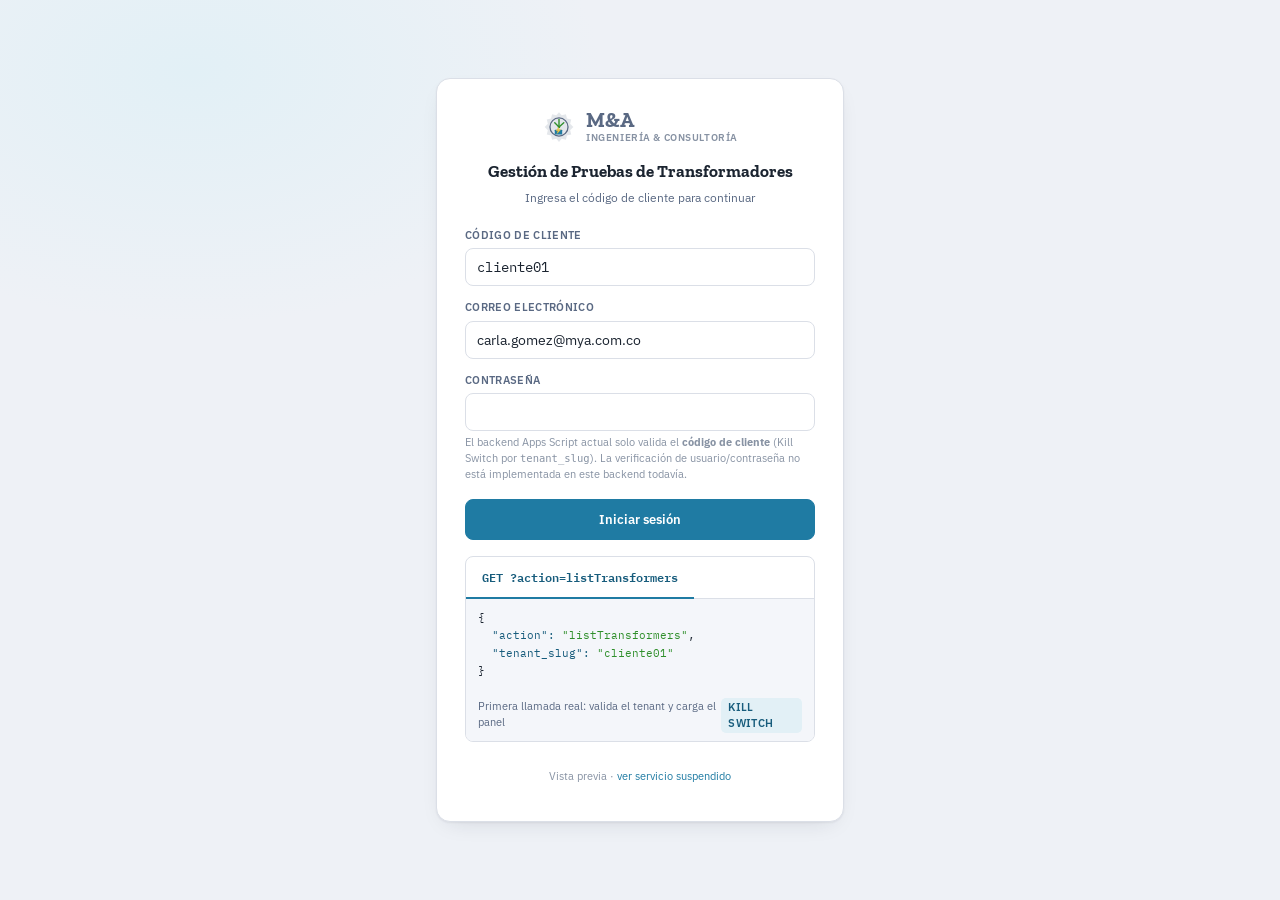
==== frontend/index.html @ 316d71f3 "Decouple architecture: Apps Script REST API + static frontend for GitHub Pages - Move Código.gs into" ====
<!doctype html>
<html lang="es">
<head>
<meta charset="utf-8">
<meta name="viewport" content="width=device-width, initial-scale=1">
<title>M&amp;A Gestión de Pruebas</title>
<link rel="stylesheet" href="https://fonts.googleapis.com/css2?family=Zilla+Slab:wght@500;600;700&family=IBM+Plex+Sans:wght@400;500;600;700&family=IBM+Plex+Mono:wght@400;500;600&display=swap">
<link rel="stylesheet" href="styles.css">
</head>
<body>

<div class="fullscreen-shell" id="screen-login">
  <div class="auth-card">
    <div class="brand" style="justify-content:center;">
      <svg class="brand-mark" width="34" height="34" viewBox="0 0 64 64" fill="none" xmlns="http://www.w3.org/2000/svg" aria-hidden="true">
        <path d="M32 4 L37 10 L45 8 L47 16 L55 18 L53 26 L59 32 L53 38 L55 46 L47 48 L45 56 L37 54 L32 60 L27 54 L19 56 L17 48 L9 46 L11 38 L5 32 L11 26 L9 18 L17 16 L19 8 L27 10 Z" fill="#5a6983" opacity="0.16"/>
        <circle cx="32" cy="32" r="17" fill="none" stroke="#5a6983" stroke-width="2.4"/>
        <line x1="32" y1="32" x2="32" y2="18" stroke="#2f8f2b" stroke-width="2.6" stroke-linecap="round"/>
        <line x1="32" y1="32" x2="41" y2="24" stroke="#2f8f2b" stroke-width="2.6" stroke-linecap="round"/>
        <line x1="32" y1="32" x2="24" y2="24" stroke="#2f8f2b" stroke-width="2.6" stroke-linecap="round"/>
        <circle cx="32" cy="32" r="2.4" fill="#2f8f2b"/>
        <rect x="24" y="37" width="14" height="9" rx="1" fill="#1f7ba3"/>
        <path d="M31 33 L27 39 L30.5 39 L28.5 44 L35 37 L31.3 37 Z" fill="#f0c23e" stroke="#f0c23e"/>
      </svg>
      <div>
        <div class="brand-word" style="font-size:21px;">M&amp;A</div>
        <div class="brand-sub">Ingeniería&nbsp;&amp;&nbsp;Consultoría</div>
      </div>
    </div>
    <h1 style="font-size:17px; text-align:center; margin-top:14px;">Gestión de Pruebas de Transformadores</h1>
    <p style="text-align:center; color:var(--text-muted); font-size:12px; margin:4px 0 0;">Ingresa el código de cliente para continuar</p>

    <form class="auth-form" id="loginForm">
      <div class="field">
        <label>Código de cliente</label>
        <input class="mono" id="loginSlug" value="cliente01" placeholder="cliente01" required>
      </div>
      <div class="field">
        <label>Correo electrónico</label>
        <input type="email" id="loginEmail" value="carla.gomez@mya.com.co">
      </div>
      <div class="field">
        <label>Contraseña</label>
        <input type="password" id="loginPassword" value="">
        <div class="field-note">El backend Apps Script actual solo valida el <strong>código de cliente</strong> (Kill Switch por <code>tenant_slug</code>). La verificación de usuario/contraseña no está implementada en este backend todavía.</div>
      </div>
      <button class="btn primary" type="submit" id="loginSubmitBtn" style="width:100%; padding:11px; margin-top:4px;">Iniciar sesión</button>
      <div class="status-line error" id="loginError" hidden></div>
    </form>

    <div class="panel" style="margin-top:16px; border-radius:8px;">
      <div class="json-tabs"><button class="json-tab active" type="button" disabled>GET ?action=listTransformers</button></div>
      <pre class="json-preview" id="jsonLogin" style="max-height:160px; font-size:11px; padding:10px 12px;"></pre>
      <div class="source-strip" style="display:flex; justify-content:space-between; padding:8px 12px; font-size:11px; color:var(--text-muted); background:var(--surface-alt);">
        <span>Primera llamada real: valida el tenant y carga el panel</span>
        <span class="tag">Kill Switch</span>
      </div>
    </div>

    <p class="auth-foot">
      <span class="dev-links">Vista previa &middot; <a onclick="showView('suspended')">ver servicio suspendido</a></span>
    </p>
  </div>
</div>

<div class="fullscreen-shell" id="screen-suspended" hidden>
  <div class="auth-card suspended-card">
    <div class="suspended-icon">
      <svg width="24" height="24" viewBox="0 0 24 24" fill="none"><rect x="5" y="10.5" width="14" height="10" rx="2" stroke="currentColor" stroke-width="1.8"/><path d="M8 10.5V7.5a4 4 0 0 1 8 0v3" stroke="currentColor" stroke-width="1.8"/><circle cx="12" cy="15" r="1.4" fill="currentColor"/></svg>
    </div>
    <h1>Servicio suspendido</h1>
    <p>La cuenta de <strong>M&amp;A Ingeniería y Consultoría SAS</strong> está temporalmente suspendida por falta de pago.</p>
    <div class="suspended-meta">
      <span class="k">Respuesta del backend</span>
      <span class="v mono">status: 402</span>
    </div>
    <p class="suspended-hint">Esta pantalla se activa globalmente cada vez que <code>callApi()</code> recibe <code>body.status === 402</code> desde el Web App de Apps Script (Kill Switch en <code>Código.gs</code>, tabla Clientes). Apps Script no permite fijar códigos HTTP reales, por eso el estado va dentro del cuerpo JSON.</p>
    <button class="btn primary" style="width:100%;">Regularizar pago</button>
    <button class="btn" style="width:100%; margin-top:8px;" onclick="showView('login')">Volver al inicio de sesión</button>
  </div>
</div>

<div class="app" id="app-shell" style="display:none;">
  <aside class="sidebar">
    <div class="brand">
      <svg class="brand-mark" width="34" height="34" viewBox="0 0 64 64" fill="none" xmlns="http://www.w3.org/2000/svg" aria-hidden="true">
        <path d="M32 4 L37 10 L45 8 L47 16 L55 18 L53 26 L59 32 L53 38 L55 46 L47 48 L45 56 L37 54 L32 60 L27 54 L19 56 L17 48 L9 46 L11 38 L5 32 L11 26 L9 18 L17 16 L19 8 L27 10 Z" fill="#5a6983" opacity="0.16"/>
        <circle cx="32" cy="32" r="17" fill="none" stroke="#5a6983" stroke-width="2.4"/>
        <line x1="32" y1="32" x2="32" y2="18" stroke="#2f8f2b" stroke-width="2.6" stroke-linecap="round"/>
        <line x1="32" y1="32" x2="41" y2="24" stroke="#2f8f2b" stroke-width="2.6" stroke-linecap="round"/>
        <line x1="32" y1="32" x2="24" y2="24" stroke="#2f8f2b" stroke-width="2.6" stroke-linecap="round"/>
        <circle cx="32" cy="32" r="2.4" fill="#2f8f2b"/>
        <rect x="24" y="37" width="14" height="9" rx="1" fill="#1f7ba3"/>
        <path d="M31 33 L27 39 L30.5 39 L28.5 44 L35 37 L31.3 37 Z" fill="#f0c23e" stroke="#f0c23e"/>
      </svg>
      <div>
        <div class="brand-word">M&amp;A</div>
        <div class="brand-sub">Ingeniería&nbsp;&amp;&nbsp;Consultoría</div>
      </div>
    </div>

    <nav class="mainnav">
      <div class="nav-label">Operación</div>
      <div class="nav-item active" data-view="dashboard">
        <svg width="16" height="16" viewBox="0 0 16 16" fill="none"><rect x="1.5" y="1.5" width="6" height="6" rx="1" stroke="currentColor" stroke-width="1.4"/><rect x="8.5" y="1.5" width="6" height="9" rx="1" stroke="currentColor" stroke-width="1.4"/><rect x="1.5" y="9.5" width="6" height="5" rx="1" stroke="currentColor" stroke-width="1.4"/></svg>
        Panel general
      </div>
      <div class="nav-item" data-view="detail">
        <svg width="16" height="16" viewBox="0 0 16 16" fill="none"><rect x="2" y="1.5" width="12" height="13" rx="1.5" stroke="currentColor" stroke-width="1.4"/><line x1="4.5" y1="5" x2="11.5" y2="5" stroke="currentColor" stroke-width="1.3"/><line x1="4.5" y1="8" x2="11.5" y2="8" stroke="currentColor" stroke-width="1.3"/><line x1="4.5" y1="11" x2="9" y2="11" stroke="currentColor" stroke-width="1.3"/></svg>
        Transformadores
      </div>
      <div class="nav-label">Pruebas</div>
      <div class="nav-item" data-view="ttr-form">
        <svg width="16" height="16" viewBox="0 0 16 16" fill="none"><path d="M2 13.5 6 5l2.5 5L10 6.5l4 7" stroke="currentColor" stroke-width="1.4" stroke-linejoin="round" stroke-linecap="round"/></svg>
        Prueba TTR
      </div>
      <div class="nav-item" data-view="winding-form">
        <svg width="16" height="16" viewBox="0 0 16 16" fill="none"><path d="M2 8c1-2 2-3 3-3s2 4 3 4 2-4 3-4 2 1 3 3" stroke="currentColor" stroke-width="1.4" stroke-linecap="round" stroke-linejoin="round"/></svg>
        Resistencia devanados
      </div>
      <div class="nav-label">Vista previa</div>
      <div class="nav-item" data-view="login" style="font-size:12.5px;">
        <svg width="16" height="16" viewBox="0 0 16 16" fill="none"><path d="M6 2H3.5a1 1 0 0 0-1 1v10a1 1 0 0 0 1 1H6M10 11l3-3-3-3M13 8H6" stroke="currentColor" stroke-width="1.4" stroke-linecap="round" stroke-linejoin="round"/></svg>
        Cerrar sesión
      </div>
      <div class="nav-item" data-view="suspended" style="font-size:12.5px;">
        <svg width="16" height="16" viewBox="0 0 16 16" fill="none"><rect x="3.5" y="7.5" width="9" height="6.5" rx="1.3" stroke="currentColor" stroke-width="1.4"/><path d="M5.5 7.5V5.2a2.5 2.5 0 0 1 5 0v2.3" stroke="currentColor" stroke-width="1.4"/></svg>
        Servicio suspendido
      </div>
    </nav>

    <div class="sidebar-foot">
      <div class="avatar">CG</div>
      <div>
        <div class="who-name" id="sidebarUserName">Carla Gómez</div>
        <div class="who-role" id="sidebarTenant">cliente01</div>
      </div>
    </div>
  </aside>

  <main>
    <!-- ============ DASHBOARD ============ -->
    <section id="view-dashboard">
      <div class="topbar">
        <div>
          <h1>Panel general</h1>
          <p>Estado de mantenimiento de transformadores &mdash; M&amp;A Ingeniería y Consultoría SAS</p>
        </div>
        <div class="tenant-chip">Tenant activo &middot; <span id="dashboardTenantLabel">&mdash;</span></div>
      </div>

      <div class="view">
        <div class="stat-row">
          <div class="stat-card">
            <div class="label">Transformadores registrados</div>
            <div class="value num" id="statTransformerCount">&mdash;</div>
            <div class="delta">Para este cliente</div>
          </div>
          <div class="stat-card">
            <div class="label">Diseño especial</div>
            <div class="value num" id="statSpecialCount">&mdash;</div>
            <div class="delta">Con matriz de TAPs personalizada</div>
          </div>
          <div class="stat-card">
            <div class="label">Estado del cliente</div>
            <div class="value" style="font-size:20px;">Activo</div>
            <div class="delta up">Kill Switch verificado al iniciar sesión</div>
          </div>
        </div>

        <div class="panel">
          <div class="panel-head">
            <h2>Transformadores</h2>
            <span class="hint">Clic en una fila para ver el detalle y registrar una prueba</span>
          </div>
          <div style="overflow-x: auto;">
            <table>
              <thead>
                <tr><th>Serie</th><th>Sitio</th><th>Fases / Grupo</th><th>Actualizado</th><th>Estado</th></tr>
              </thead>
              <tbody id="dashboardRows">
                <tr><td colspan="5" class="empty-note">Cargando&hellip;</td></tr>
              </tbody>
            </table>
          </div>
        </div>
      </div>
    </section>

    <!-- ============ DETAIL ============ -->
    <section id="view-detail" hidden>
      <div class="topbar">
        <div>
          <h1 id="detailTopTitle">&mdash;</h1>
          <p>Perfil del transformador e historial de pruebas</p>
        </div>
        <div class="tenant-chip" id="detailStatusChip">&mdash;</div>
      </div>

      <div class="view">
        <span class="back-link" onclick="showView('dashboard')">&larr; Volver al panel</span>

        <div class="detail-head">
          <div>
            <h1 id="detailTitle">&mdash;</h1>
            <div class="meta" id="detailMeta">&mdash;</div>
            <div class="badges" id="detailBadges"></div>
          </div>
          <div class="actions">
            <button class="btn" onclick="showView('winding-form')">Resistencia de devanados</button>
            <button class="btn primary" onclick="showView('ttr-form')">Registrar lectura TTR</button>
          </div>
        </div>

        <div class="panel">
          <div class="spec-grid" id="detailSpecGrid"></div>
        </div>

        <div class="special-banner" id="detailSpecialBanner" hidden>
          <span>&#9888;&#65039;</span>
          <span><strong>Equipo de diseño especial:</strong> el valor teórico de cada TAP/fase se toma de <code>custom_tap_ratio_matrix</code>, no de una fórmula de grupo vectorial.</span>
        </div>

        <div class="panel">
          <div class="panel-head"><h2>Historial de pruebas</h2></div>
          <div style="overflow-x: auto;">
            <table>
              <thead><tr><th>Fecha</th><th>Tipo</th><th>Instrumento</th><th>Registrado por</th><th>Veredicto</th></tr></thead>
              <tbody id="testHistoryRows">
                <tr><td colspan="5" class="empty-note">Selecciona un transformador para ver su historial.</td></tr>
              </tbody>
            </table>
          </div>
        </div>
      </div>
    </section>

    <!-- ============ TTR FORM (editable) ============ -->
    <section id="view-ttr-form" hidden>
      <div class="topbar">
        <div>
          <h1>Nueva prueba &middot; TTR</h1>
          <p id="ttrFormSubtitle">Relación de Transformación</p>
        </div>
        <div class="tenant-chip" id="ttrTenantChip">&mdash;</div>
      </div>

      <div class="view">
        <span class="back-link" onclick="showView('detail')">&larr; Volver al transformador</span>

        <div class="context-strip">
          <div><span class="k">Grupo de conexión</span><span class="v" id="ttrVectorGroupLabel">&mdash;</span></div>
          <div><span class="k">TAPs configurados</span><span class="v num" id="tapCountLabel">&mdash;</span></div>
          <div class="role-toggle">
            <span class="k">Editor de matriz (solo interfaz)</span>
            <div class="segmented" id="roleSegment">
              <button type="button" class="seg-btn active" data-role="tecnico">Técnico</button>
              <button type="button" class="seg-btn" data-role="supervisor">Supervisor</button>
            </div>
          </div>
        </div>

        <div class="test-grid">
          <div>
            <div class="panel">
              <div class="panel-head">
                <h2>Lecturas de campo</h2>
                <span class="hint">Se envían con POST submitTtrTest</span>
              </div>
              <div class="form-field-block">
                <div class="field">
                  <label>Instrumento utilizado</label>
                  <input class="mono" id="ttrInstrument" value="TTR-2000 · Serie 4471">
                </div>
                <div class="field" style="max-width:150px;">
                  <label>Tensión de prueba (V)</label>
                  <input class="mono" id="ttrVoltage" type="number" step="1" value="90">
                </div>
              </div>
              <div class="tap-chip-row" id="tapChipRow"></div>
              <div class="phase-entry-grid" id="ttrPhaseEntries"></div>
              <div class="submit-row">
                <button class="btn primary" id="submitTtrBtn" onclick="submitTtr()">Enviar prueba TTR</button>
                <span class="status-line" id="ttrSubmitStatus" hidden></span>
              </div>
            </div>

            <div class="panel" id="matrixPanel">
              <div class="panel-head">
                <h2>Matriz de derivaciones personalizada</h2>
                <span class="tag">custom_tap_ratio_matrix</span>
              </div>
              <div class="rbac-note" id="matrixLock">
                <span>&#128274;</span>
                <span>Bloqueo solo de interfaz: el backend Apps Script actual no valida roles en el servidor (a diferencia del backend Ktor). Cambia el selector arriba a "Supervisor" para editar.</span>
              </div>
              <div class="matrix-table-wrap">
                <table class="matrix-table">
                  <thead><tr><th>TAP</th><th>Tensión (V)</th><th>H1H2&ndash;X1X2</th><th>H2H3&ndash;X2X3</th><th>H3H1&ndash;X3X1</th><th></th></tr></thead>
                  <tbody id="matrixRows"></tbody>
                </table>
              </div>
              <div class="matrix-actions">
                <button class="btn" id="addTapBtn" onclick="addTapRow()">+ Agregar TAP</button>
                <button class="btn primary" id="saveMatrixBtn" onclick="saveMatrix()">Guardar matriz</button>
                <span class="status-line" id="matrixSubmitStatus" hidden></span>
              </div>
            </div>
          </div>

          <div>
            <div class="panel">
              <div class="panel-head">
                <h2>Vista previa del cálculo &mdash; TAP <span id="previewTapLabel">&mdash;</span></h2>
                <span class="hint">Local, no oficial</span>
              </div>
              <div id="ttrPreviewRows"></div>
              <div class="verdict-banner" id="ttrVerdictBanner">Veredicto: &mdash;</div>
            </div>

            <div class="panel">
              <div class="json-tabs">
                <button class="json-tab active" data-tab="ttr" onclick="switchJsonTab('ttr')" type="button">POST submitTtrTest</button>
                <button class="json-tab" data-tab="matrix" onclick="switchJsonTab('matrix')" type="button">POST updateTransformer</button>
              </div>
              <pre class="json-preview" id="jsonTtr"></pre>
              <pre class="json-preview" id="jsonMatrix" hidden></pre>
            </div>
          </div>
        </div>
      </div>
    </section>

    <!-- ============ WINDING RESISTANCE FORM (editable) ============ -->
    <section id="view-winding-form" hidden>
      <div class="topbar">
        <div>
          <h1>Nueva prueba &middot; Resistencia de devanados</h1>
          <p id="wrFormSubtitle">Desbalance entre fases</p>
        </div>
        <div class="tenant-chip" id="wrTenantChip">&mdash;</div>
      </div>

      <div class="view">
        <span class="back-link" onclick="showView('detail')">&larr; Volver al transformador</span>

        <div class="context-strip">
          <div><span class="k">Un envío cubre</span><span class="v">Varios TAPs (measurements: [])</span></div>
          <div><span class="k">Temperatura de devanado</span><span class="v">Obligatoria por TAP</span></div>
          <div><span class="k">TAPs registrados</span><span class="v num" id="wrTapCountLabel">1</span></div>
        </div>

        <div class="test-grid">
          <div class="panel">
            <div class="panel-head">
              <h2>Lecturas por TAP</h2>
              <span class="hint">Agrega los TAPs que midas en esta visita</span>
            </div>
            <div class="form-field-block">
              <div class="field">
                <label>Instrumento utilizado</label>
                <input class="mono" id="wrInstrument" value="Micro-ohmmeter DLRO-10">
              </div>
            </div>
            <div class="tap-chip-row" id="wrTapChipRow"></div>
            <div class="form-field-block">
              <div class="field" style="max-width:220px;">
                <label>Temperatura de devanado &mdash; TAP <span id="wrTempTapLabel">&mdash;</span> (&deg;C) <span style="color:var(--danger);">*</span></label>
                <input class="mono" id="wrTemp" type="number" step="0.1" oninput="updateWrTemp(this.value)">
              </div>
            </div>
            <div class="phase-entry-grid" id="wrPhaseEntries"></div>
            <div class="matrix-actions">
              <button class="btn" onclick="addWrTap()">+ Agregar TAP</button>
              <button class="btn" id="removeWrTapBtn" onclick="removeWrTap()">Quitar TAP actual</button>
            </div>
            <div class="submit-row">
              <button class="btn primary" id="submitWrBtn" onclick="submitWinding()">Enviar prueba</button>
              <span class="status-line" id="wrSubmitStatus" hidden></span>
            </div>
          </div>

          <div>
            <div class="panel">
              <div class="panel-head">
                <h2>Vista previa &mdash; TAP <span id="wrPreviewTapLabel">&mdash;</span></h2>
                <span class="hint">Umbral de desbalance 5&nbsp;%</span>
              </div>
              <div id="wrPreviewRows"></div>
              <div class="verdict-banner" id="wrVerdictBanner">Veredicto: &mdash;</div>
            </div>

            <div class="panel">
              <div class="json-tabs"><button class="json-tab active" type="button" disabled>POST submitWindingResistanceTest</button></div>
              <pre class="json-preview" id="jsonWinding"></pre>
            </div>
          </div>
        </div>
      </div>
    </section>
  </main>
</div>

<script src="app.js"></script>
</body>
</html>
---- frontend/styles.css ----
/* ============================================================
   M&A Gestión de Pruebas — sistema de diseño
   Paleta e identidad tomadas del manual de marca M&A Ingeniería y
   Consultoría SAS. Tipografías: Zilla Slab (encabezados) + IBM Plex
   Sans (interfaz) + IBM Plex Mono (datos/lecturas), como sustituto de
   News701 BT (propietaria de Bitstream, no disponible en Google Fonts).
   ============================================================ */

:root {
  --bg: #eef1f6;
  --surface: #ffffff;
  --surface-alt: #f4f6fa;
  --border: #dbdfe7;
  --text: #1b2430;
  --text-muted: #5a6983;
  --text-faint: #8792a3;
  --accent: #1f7ba3;
  --accent-strong: #175c7c;
  --accent-soft: #e2f0f6;
  --brand: #5a6983;
  --success: #2f8f2b;
  --success-bg: #e5f4e3;
  --success-border: #bfe2ba;
  --warning: #9c7300;
  --warning-bg: #fbf1d2;
  --warning-border: #edd486;
  --danger: #a53434;
  --danger-bg: #f7e5e5;
  --danger-border: #e6bcbc;
  --shadow: 0 1px 2px rgba(27,36,48,0.06), 0 8px 24px -12px rgba(27,36,48,0.18);
  --radius: 10px;
  color-scheme: light;
}

@media (prefers-color-scheme: dark) {
  :root:not([data-theme="light"]) {
    --bg: #141922;
    --surface: #1c2430;
    --surface-alt: #212b39;
    --border: #303c4d;
    --text: #e8ecf2;
    --text-muted: #9aa8bd;
    --text-faint: #6b7789;
    --accent: #55b6e2;
    --accent-strong: #86cdec;
    --accent-soft: #1f3644;
    --brand: #9aa8bd;
    --success: #5fc659;
    --success-bg: #1c3020;
    --success-border: #2e4d2b;
    --warning: #f0c23e;
    --warning-bg: #362c11;
    --warning-border: #574721;
    --danger: #e28080;
    --danger-bg: #3a2222;
    --danger-border: #5c3232;
    --shadow: 0 1px 2px rgba(0,0,0,0.3), 0 12px 32px -14px rgba(0,0,0,0.55);
    color-scheme: dark;
  }
}

:root[data-theme="dark"] {
  --bg: #141922;
  --surface: #1c2430;
  --surface-alt: #212b39;
  --border: #303c4d;
  --text: #e8ecf2;
  --text-muted: #9aa8bd;
  --text-faint: #6b7789;
  --accent: #55b6e2;
  --accent-strong: #86cdec;
  --accent-soft: #1f3644;
  --brand: #9aa8bd;
  --success: #5fc659;
  --success-bg: #1c3020;
  --success-border: #2e4d2b;
  --warning: #f0c23e;
  --warning-bg: #362c11;
  --warning-border: #57472a;
  --danger: #e28080;
  --danger-bg: #3a2222;
  --danger-border: #5c3232;
  --shadow: 0 1px 2px rgba(0,0,0,0.3), 0 12px 32px -14px rgba(0,0,0,0.55);
  color-scheme: dark;
}

* { box-sizing: border-box; }

body {
  margin: 0;
  background: var(--bg);
  color: var(--text);
  font-family: "IBM Plex Sans", system-ui, sans-serif;
  font-size: 14px;
  line-height: 1.5;
}

h1, h2, h3 { font-family: "Zilla Slab", Georgia, serif; text-wrap: balance; margin: 0; }

.mono, .num { font-family: "IBM Plex Mono", ui-monospace, monospace; font-variant-numeric: tabular-nums; }

.app {
  display: grid;
  grid-template-columns: 248px 1fr;
  min-height: 100vh;
}

/* ---------- Sidebar ---------- */
.sidebar {
  background: var(--surface);
  border-right: 1px solid var(--border);
  padding: 22px 16px;
  display: flex;
  flex-direction: column;
  gap: 26px;
}

.brand { display: flex; align-items: center; gap: 10px; padding: 0 4px; }
.brand-mark { flex: none; }
.brand-word { font-family: "Zilla Slab", serif; font-weight: 700; font-size: 19px; color: var(--brand); line-height: 1.05; }
.brand-sub { font-size: 9.5px; letter-spacing: 0.06em; color: var(--text-faint); font-weight: 600; text-transform: uppercase; }

nav.mainnav { display: flex; flex-direction: column; gap: 2px; }

.nav-label {
  font-size: 10.5px; letter-spacing: 0.08em; text-transform: uppercase;
  color: var(--text-faint); font-weight: 600; padding: 0 10px; margin: 10px 0 4px;
}

.nav-item {
  display: flex; align-items: center; gap: 10px; padding: 8px 10px; border-radius: 8px;
  color: var(--text-muted); font-weight: 500; cursor: pointer; border: 1px solid transparent; font-size: 13.5px;
}
.nav-item:hover { background: var(--surface-alt); color: var(--text); }
.nav-item.active { background: var(--accent-soft); color: var(--accent-strong); font-weight: 600; }
.nav-item svg { flex: none; opacity: 0.85; }

.sidebar-foot {
  margin-top: auto; border-top: 1px solid var(--border); padding-top: 14px;
  display: flex; align-items: center; gap: 10px;
}

.avatar {
  width: 30px; height: 30px; border-radius: 50%; background: var(--brand); color: white;
  display: flex; align-items: center; justify-content: center;
  font-weight: 600; font-size: 12px; flex: none; font-family: "Zilla Slab", serif;
}

.who-name { font-size: 12.5px; font-weight: 600; color: var(--text); }
.who-role {
  font-size: 10px; color: var(--accent-strong); font-weight: 600; text-transform: uppercase; letter-spacing: 0.04em;
  background: var(--accent-soft); padding: 1px 6px; border-radius: 4px; display: inline-block; margin-top: 2px;
}

/* ---------- Main ---------- */
main { min-width: 0; }

.topbar {
  background: var(--surface); border-bottom: 1px solid var(--border); padding: 16px 28px;
  display: flex; align-items: baseline; justify-content: space-between; gap: 16px;
  position: sticky; top: 0; z-index: 5;
}
.topbar h1 { font-size: 21px; font-weight: 600; }
.topbar p { margin: 2px 0 0; color: var(--text-muted); font-size: 12.5px; }

.tenant-chip {
  font-size: 11.5px; color: var(--text-muted); border: 1px solid var(--border);
  padding: 4px 10px; border-radius: 999px; white-space: nowrap;
}

.view { padding: 24px 28px 48px; max-width: 1180px; }
.view[hidden] { display: none; }

/* ---------- Cards / stats ---------- */
.stat-row { display: grid; grid-template-columns: repeat(3, 1fr); gap: 14px; margin-bottom: 22px; }
.stat-card { background: var(--surface); border: 1px solid var(--border); border-radius: var(--radius); padding: 16px 18px; }
.stat-card .label { font-size: 11px; color: var(--text-faint); font-weight: 600; text-transform: uppercase; letter-spacing: 0.04em; }
.stat-card .value { font-family: "Zilla Slab", serif; font-size: 30px; font-weight: 700; margin-top: 4px; }
.stat-card .delta { font-size: 12px; color: var(--text-muted); margin-top: 2px; }
.stat-card .delta.up { color: var(--success); }
.stat-card .delta.warn { color: var(--warning); }

.panel { background: var(--surface); border: 1px solid var(--border); border-radius: var(--radius); overflow: hidden; }
.panel + .panel { margin-top: 16px; }
.panel-head { display: flex; align-items: center; justify-content: space-between; padding: 14px 18px; border-bottom: 1px solid var(--border); }
.panel-head h2 { font-size: 15.5px; font-weight: 600; }
.panel-head .hint { font-size: 12px; color: var(--text-faint); }

table { width: 100%; border-collapse: collapse; }
th {
  text-align: left; font-size: 10.5px; text-transform: uppercase; letter-spacing: 0.05em;
  color: var(--text-faint); font-weight: 600; padding: 9px 18px; border-bottom: 1px solid var(--border);
  background: var(--surface-alt);
}
td { padding: 11px 18px; border-bottom: 1px solid var(--border); font-size: 13px; vertical-align: middle; }
tr:last-child td { border-bottom: none; }
tr.rowlink { cursor: pointer; }
tr.rowlink:hover td { background: var(--surface-alt); }

.pill {
  display: inline-flex; align-items: center; gap: 5px; padding: 3px 9px; border-radius: 999px;
  font-size: 11px; font-weight: 600; border: 1px solid transparent; white-space: nowrap;
}
.pill::before { content: ""; width: 6px; height: 6px; border-radius: 50%; background: currentColor; }
.pill.success { color: var(--success); background: var(--success-bg); border-color: var(--success-border); }
.pill.warning { color: var(--warning); background: var(--warning-bg); border-color: var(--warning-border); }
.pill.danger  { color: var(--danger);  background: var(--danger-bg);  border-color: var(--danger-border); }
.pill.neutral { color: var(--text-muted); background: var(--surface-alt); border-color: var(--border); }

.tag {
  font-size: 10.5px; font-weight: 600; padding: 2px 7px; border-radius: 5px;
  background: var(--accent-soft); color: var(--accent-strong); text-transform: uppercase; letter-spacing: 0.03em;
}

.btn {
  font-family: inherit; font-size: 13px; font-weight: 600; padding: 8px 14px; border-radius: 8px;
  border: 1px solid var(--border); background: var(--surface); color: var(--text); cursor: pointer;
}
.btn:hover { background: var(--surface-alt); }
.btn:disabled { opacity: 0.5; cursor: not-allowed; }
.btn.primary { background: var(--accent); border-color: var(--accent); color: #fff; }
.btn.primary:hover { background: var(--accent-strong); border-color: var(--accent-strong); }
.btn:focus-visible, .nav-item:focus-visible, input:focus-visible { outline: 2px solid var(--accent); outline-offset: 2px; }

.back-link {
  display: inline-flex; align-items: center; gap: 6px; color: var(--text-muted);
  font-size: 12.5px; font-weight: 600; cursor: pointer; margin-bottom: 12px;
}
.back-link:hover { color: var(--text); }

/* ---------- Transformer detail ---------- */
.detail-head { display: flex; justify-content: space-between; align-items: flex-start; gap: 20px; margin-bottom: 18px; flex-wrap: wrap; }
.detail-head h1 { font-size: 24px; }
.detail-head .meta { color: var(--text-muted); font-size: 12.5px; margin-top: 4px; }
.detail-head .actions { display: flex; gap: 8px; }
.badges { display: flex; gap: 6px; margin-top: 8px; flex-wrap: wrap; }

.spec-grid { display: grid; grid-template-columns: repeat(4, 1fr); gap: 0; }
.spec-grid .cell { padding: 14px 18px; border-right: 1px solid var(--border); border-bottom: 1px solid var(--border); }
.spec-grid .cell:nth-child(4n) { border-right: none; }
.spec-grid .k { font-size: 10.5px; color: var(--text-faint); text-transform: uppercase; letter-spacing: 0.04em; font-weight: 600; }
.spec-grid .v { font-family: "IBM Plex Mono", monospace; font-size: 14px; margin-top: 3px; }

.special-banner {
  display: flex; gap: 10px; align-items: flex-start; background: var(--warning-bg); border: 1px solid var(--warning-border);
  color: var(--warning); border-radius: 8px; padding: 10px 14px; font-size: 12.5px; margin: 16px 0;
}
.special-banner strong { color: inherit; }
.special-banner[hidden] { display: none; }

.test-grid { display: grid; grid-template-columns: 1.1fr 1fr; gap: 16px; align-items: start; }

.field-row { display: flex; gap: 10px; padding: 8px 18px; border-bottom: 1px solid var(--border); align-items: center; }
.field-row:last-child { border-bottom: none; }
.field-row .tap-label { width: 108px; flex: none; font-size: 12.5px; font-weight: 600; color: var(--text-muted); }

.result-row { display: flex; justify-content: space-between; align-items: center; padding: 10px 18px; border-bottom: 1px solid var(--border); font-size: 12.5px; }
.result-row:last-child { border-bottom: none; }
.result-row .phase-name { font-weight: 600; color: var(--text-muted); width: 90px; }

.verdict-banner {
  display: flex; justify-content: space-between; align-items: center; padding: 14px 18px;
  font-family: "Zilla Slab", serif; font-weight: 700; font-size: 16px;
  background: var(--surface-alt); color: var(--text-muted);
}
.verdict-banner.success { background: var(--success-bg); color: var(--success); }
.verdict-banner.danger { background: var(--danger-bg); color: var(--danger); }
.verdict-banner span.tol { font-family: "IBM Plex Sans"; font-weight: 500; font-size: 11.5px; opacity: 0.8; }

.empty-note { padding: 30px 18px; text-align: center; color: var(--text-faint); font-size: 12.5px; }

.status-line { font-size: 12px; padding: 0 18px 14px; }
.status-line.error { color: var(--danger); }
.status-line.ok { color: var(--success); }
.status-line[hidden] { display: none; }

/* ---------- Fullscreen shells (login / suspended) ---------- */
.fullscreen-shell {
  min-height: 100vh; display: flex; align-items: center; justify-content: center;
  background: radial-gradient(680px 420px at 15% 8%, var(--accent-soft), transparent 60%), var(--bg);
  padding: 24px;
}
.fullscreen-shell[hidden] { display: none; }

.auth-card {
  width: 100%; max-width: 408px; background: var(--surface); border: 1px solid var(--border);
  border-radius: 14px; box-shadow: var(--shadow); padding: 30px 28px 24px;
}

.auth-form { display: flex; flex-direction: column; gap: 13px; margin-top: 20px; }

.field label {
  display: block; font-size: 11px; font-weight: 600; color: var(--text-muted);
  text-transform: uppercase; letter-spacing: 0.03em; margin-bottom: 5px;
}
.field input, .field select {
  width: 100%; font-family: "IBM Plex Sans", sans-serif; font-size: 13.5px; padding: 9px 11px;
  border: 1px solid var(--border); border-radius: 8px; background: var(--surface); color: var(--text);
}
.field input.mono, .field select.mono { font-family: "IBM Plex Mono", monospace; }
.field .field-note { font-size: 10.5px; color: var(--text-faint); margin-top: 4px; }

.auth-foot { text-align: center; font-size: 11.5px; color: var(--text-faint); margin-top: 18px; line-height: 1.6; }
.auth-foot .dev-links { display: inline-block; margin-top: 8px; font-size: 10.5px; }
.auth-foot a { color: var(--accent); cursor: pointer; text-decoration: none; }
.auth-foot a:hover { text-decoration: underline; }

.suspended-card { max-width: 420px; text-align: center; }
.suspended-icon {
  width: 52px; height: 52px; border-radius: 50%; background: var(--warning-bg); border: 1px solid var(--warning-border);
  display: flex; align-items: center; justify-content: center; margin: 0 auto 16px; color: var(--warning);
}
.suspended-card h1 { font-size: 21px; }
.suspended-card p { color: var(--text-muted); font-size: 13px; margin: 10px 0; }
.suspended-meta {
  display: flex; justify-content: space-between; font-size: 11.5px; background: var(--surface-alt);
  border: 1px solid var(--border); border-radius: 8px; padding: 9px 12px; margin: 14px 0;
}
.suspended-meta .k { color: var(--text-faint); }
.suspended-hint { font-size: 12px; text-align: left; background: var(--surface-alt); border-radius: 8px; padding: 10px 12px; }
.suspended-card .btn { margin-top: 6px; }

/* ---------- Test-entry forms ---------- */
.context-strip {
  display: flex; gap: 22px; flex-wrap: wrap; align-items: center; background: var(--surface);
  border: 1px solid var(--border); border-radius: var(--radius); padding: 12px 18px; margin-bottom: 16px;
}
.context-strip > div { display: flex; flex-direction: column; gap: 2px; }
.context-strip .k { font-size: 10px; color: var(--text-faint); text-transform: uppercase; letter-spacing: 0.04em; font-weight: 600; }
.context-strip .v { font-size: 13px; font-weight: 600; }
.context-strip .role-toggle { margin-left: auto; flex-direction: row; align-items: center; gap: 8px; }

.segmented { display: inline-flex; border: 1px solid var(--border); border-radius: 8px; overflow: hidden; }
.seg-btn {
  font-family: inherit; font-size: 12px; font-weight: 600; padding: 6px 12px; background: var(--surface);
  color: var(--text-muted); border: none; cursor: pointer; border-right: 1px solid var(--border);
}
.seg-btn:last-child { border-right: none; }
.seg-btn.active { background: var(--accent); color: #fff; }

.form-field-block { padding: 12px 18px; border-bottom: 1px solid var(--border); display: flex; gap: 12px; flex-wrap: wrap; }
.form-field-block .field { flex: 1; min-width: 140px; }

.tap-chip-row { display: flex; gap: 6px; flex-wrap: wrap; padding: 12px 18px; border-bottom: 1px solid var(--border); }
.tap-chip {
  font-family: "IBM Plex Mono", monospace; font-size: 11.5px; font-weight: 600; padding: 5px 10px;
  border-radius: 7px; border: 1px solid var(--border); background: var(--surface-alt); color: var(--text-muted); cursor: pointer;
}
.tap-chip.current { background: var(--accent); border-color: var(--accent); color: #fff; }
.tap-chip.filled:not(.current) { border-color: var(--success-border); color: var(--success); background: var(--success-bg); }

.phase-entry-grid { padding: 14px 18px; display: grid; grid-template-columns: repeat(3, 1fr); gap: 12px; }
.phase-entry { border: 1px solid var(--border); border-radius: 8px; padding: 10px 12px; }
.phase-entry .ph-name { font-family: "IBM Plex Mono", monospace; font-size: 12px; font-weight: 600; color: var(--text-muted); margin-bottom: 8px; }
.phase-entry .field + .field { margin-top: 8px; }
.phase-entry .field label { font-size: 9.5px; }
.phase-entry .field input { padding: 6px 8px; font-size: 12.5px; }

.rbac-note {
  display: flex; gap: 8px; align-items: flex-start; margin: 12px 18px; padding: 10px 12px; border-radius: 8px;
  font-size: 12px; background: var(--warning-bg); border: 1px solid var(--warning-border); color: var(--warning);
}
.rbac-note[hidden] { display: none; }

.matrix-table-wrap { overflow-x: auto; padding: 0 0 4px; }
table.matrix-table { width: 100%; border-collapse: collapse; min-width: 560px; }
table.matrix-table th {
  text-align: left; font-size: 10px; text-transform: uppercase; letter-spacing: 0.04em; color: var(--text-faint);
  font-weight: 600; padding: 8px 10px 8px 18px; border-bottom: 1px solid var(--border); background: var(--surface-alt);
}
table.matrix-table td { padding: 6px 10px 6px 18px; border-bottom: 1px solid var(--border); }
table.matrix-table input {
  width: 92px; font-family: "IBM Plex Mono", monospace; font-size: 12.5px; padding: 6px 7px;
  border: 1px solid var(--border); border-radius: 6px; background: var(--surface); color: var(--text);
}
table.matrix-table input:disabled { background: var(--surface-alt); color: var(--text-faint); }
.matrix-remove {
  width: 24px; height: 24px; border-radius: 6px; border: 1px solid var(--border);
  background: var(--surface); color: var(--danger); cursor: pointer; font-size: 13px; line-height: 1;
}
.matrix-remove:disabled { opacity: 0.35; cursor: not-allowed; }
.matrix-actions { display: flex; gap: 8px; padding: 12px 18px; flex-wrap: wrap; align-items: center; }

.preview-row {
  display: grid; grid-template-columns: 100px 1fr auto; gap: 10px; align-items: center;
  padding: 9px 18px; border-bottom: 1px solid var(--border); font-size: 12.5px;
}
.preview-row:last-of-type { border-bottom: none; }
.preview-row .phase-name { font-weight: 600; color: var(--text-muted); font-family: "IBM Plex Mono", monospace; font-size: 11.5px; }
.preview-row .num { color: var(--text-faint); }
.preview-row .err { font-family: "IBM Plex Mono", monospace; font-weight: 600; text-align: right; }
.preview-row .err.ok { color: var(--success); }
.preview-row .err.bad { color: var(--danger); }
.preview-row .err.pending { color: var(--text-faint); font-weight: 400; }

.json-tabs { display: flex; border-bottom: 1px solid var(--border); }
.json-tab {
  font-family: "IBM Plex Mono", monospace; font-size: 11.5px; font-weight: 600; padding: 10px 16px;
  background: none; border: none; cursor: pointer; color: var(--text-faint);
  border-bottom: 2px solid transparent; margin-bottom: -1px;
}
.json-tab.active { color: var(--accent-strong); border-bottom-color: var(--accent); }
.json-preview {
  margin: 0; padding: 16px 18px; font-family: "IBM Plex Mono", monospace; font-size: 12px; line-height: 1.6;
  background: var(--surface-alt); color: var(--text); max-height: 420px; overflow: auto; white-space: pre;
}
.json-preview[hidden] { display: none; }
.json-key { color: var(--accent-strong); }
.json-str { color: var(--success); }
.json-num { color: var(--warning); }
.json-bool { color: var(--danger); }

.submit-row { display: flex; align-items: center; gap: 12px; padding: 14px 18px; flex-wrap: wrap; }

@media (max-width: 900px) {
  .app { grid-template-columns: 1fr; }
  .sidebar { display: none; }
  .stat-row, .test-grid, .spec-grid, .phase-entry-grid { grid-template-columns: 1fr 1fr; }
}
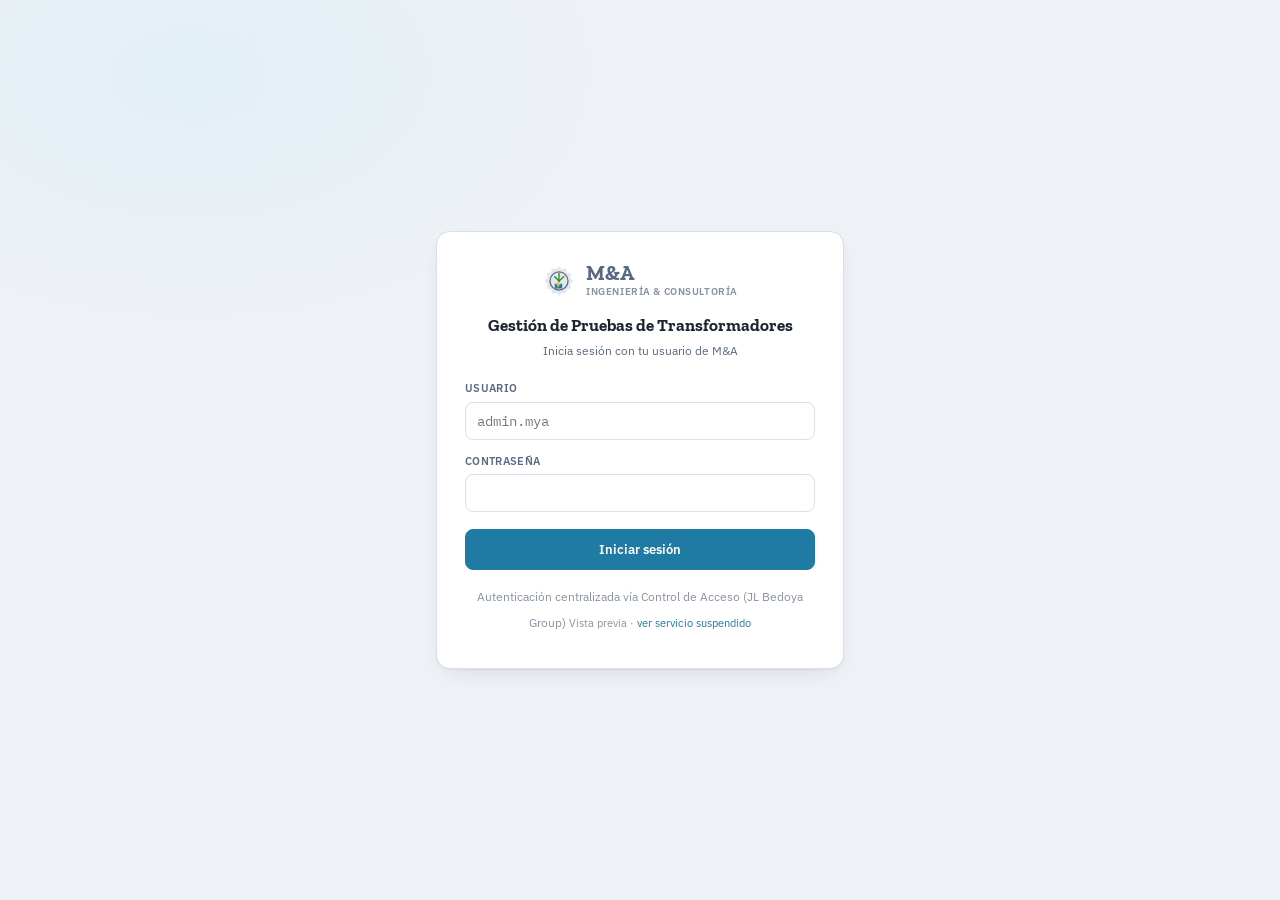
==== commit adca0ca1: "Delegate M&A auth to Control de Acceso (JL Bedoya Group IdP) - Remove tenant_slug/Clientes model fro" ====
--- a/frontend/index.html
+++ b/frontend/index.html
@@ -28,38 +28,46 @@
       </div>
     </div>
     <h1 style="font-size:17px; text-align:center; margin-top:14px;">Gestión de Pruebas de Transformadores</h1>
-    <p style="text-align:center; color:var(--text-muted); font-size:12px; margin:4px 0 0;">Ingresa el código de cliente para continuar</p>
+    <p style="text-align:center; color:var(--text-muted); font-size:12px; margin:4px 0 0;">Inicia sesión con tu usuario de M&amp;A</p>
 
     <form class="auth-form" id="loginForm">
       <div class="field">
-        <label>Código de cliente</label>
-        <input class="mono" id="loginSlug" value="cliente01" placeholder="cliente01" required>
-      </div>
-      <div class="field">
-        <label>Correo electrónico</label>
-        <input type="email" id="loginEmail" value="carla.gomez@mya.com.co">
+        <label>Usuario</label>
+        <input class="mono" id="loginUsuario" placeholder="admin.mya" required autocomplete="username">
       </div>
       <div class="field">
         <label>Contraseña</label>
-        <input type="password" id="loginPassword" value="">
-        <div class="field-note">El backend Apps Script actual solo valida el <strong>código de cliente</strong> (Kill Switch por <code>tenant_slug</code>). La verificación de usuario/contraseña no está implementada en este backend todavía.</div>
+        <input type="password" id="loginPassword" required autocomplete="current-password">
       </div>
       <button class="btn primary" type="submit" id="loginSubmitBtn" style="width:100%; padding:11px; margin-top:4px;">Iniciar sesión</button>
       <div class="status-line error" id="loginError" hidden></div>
     </form>
 
-    <div class="panel" style="margin-top:16px; border-radius:8px;">
-      <div class="json-tabs"><button class="json-tab active" type="button" disabled>GET ?action=listTransformers</button></div>
-      <pre class="json-preview" id="jsonLogin" style="max-height:160px; font-size:11px; padding:10px 12px;"></pre>
-      <div class="source-strip" style="display:flex; justify-content:space-between; padding:8px 12px; font-size:11px; color:var(--text-muted); background:var(--surface-alt);">
-        <span>Primera llamada real: valida el tenant y carga el panel</span>
-        <span class="tag">Kill Switch</span>
-      </div>
-    </div>
-
     <p class="auth-foot">
+      Autenticación centralizada vía Control de Acceso (JL Bedoya Group)
       <span class="dev-links">Vista previa &middot; <a onclick="showView('suspended')">ver servicio suspendido</a></span>
     </p>
+  </div>
+</div>
+
+<div class="fullscreen-shell" id="screen-change-password" hidden>
+  <div class="auth-card">
+    <h1 style="font-size:17px; text-align:center;">Debes cambiar tu contraseña</h1>
+    <p style="text-align:center; color:var(--text-muted); font-size:12.5px; margin:6px 0 0;">Tu cuenta tiene una contraseña temporal. Define una nueva antes de continuar.</p>
+
+    <form class="auth-form" id="changePasswordForm">
+      <div class="field">
+        <label>Nueva contraseña</label>
+        <input type="password" id="newPassword" required minlength="8" autocomplete="new-password">
+        <div class="field-note">Mínimo 8 caracteres.</div>
+      </div>
+      <div class="field">
+        <label>Confirmar nueva contraseña</label>
+        <input type="password" id="confirmPassword" required minlength="8" autocomplete="new-password">
+      </div>
+      <button class="btn primary" type="submit" id="changePasswordBtn" style="width:100%; padding:11px; margin-top:4px;">Guardar y continuar</button>
+      <div class="status-line error" id="changePasswordError" hidden></div>
+    </form>
   </div>
 </div>
 
@@ -99,7 +107,7 @@
       </div>
     </div>
 
-    <nav class="mainnav">
+    <nav class="mainnav" id="mainnav">
       <div class="nav-label">Operación</div>
       <div class="nav-item active" data-view="dashboard">
         <svg width="16" height="16" viewBox="0 0 16 16" fill="none"><rect x="1.5" y="1.5" width="6" height="6" rx="1" stroke="currentColor" stroke-width="1.4"/><rect x="8.5" y="1.5" width="6" height="9" rx="1" stroke="currentColor" stroke-width="1.4"/><rect x="1.5" y="9.5" width="6" height="5" rx="1" stroke="currentColor" stroke-width="1.4"/></svg>
@@ -118,7 +126,7 @@
         <svg width="16" height="16" viewBox="0 0 16 16" fill="none"><path d="M2 8c1-2 2-3 3-3s2 4 3 4 2-4 3-4 2 1 3 3" stroke="currentColor" stroke-width="1.4" stroke-linecap="round" stroke-linejoin="round"/></svg>
         Resistencia devanados
       </div>
-      <div class="nav-label">Vista previa</div>
+      <div class="nav-label" id="navLabelPreview">Vista previa</div>
       <div class="nav-item" data-view="login" style="font-size:12.5px;">
         <svg width="16" height="16" viewBox="0 0 16 16" fill="none"><path d="M6 2H3.5a1 1 0 0 0-1 1v10a1 1 0 0 0 1 1H6M10 11l3-3-3-3M13 8H6" stroke="currentColor" stroke-width="1.4" stroke-linecap="round" stroke-linejoin="round"/></svg>
         Cerrar sesión
@@ -132,8 +140,8 @@
     <div class="sidebar-foot">
       <div class="avatar">CG</div>
       <div>
-        <div class="who-name" id="sidebarUserName">Carla Gómez</div>
-        <div class="who-role" id="sidebarTenant">cliente01</div>
+        <div class="who-name" id="sidebarUserName">&mdash;</div>
+        <div class="who-role" id="sidebarRole">&mdash;</div>
       </div>
     </div>
   </aside>
@@ -146,7 +154,7 @@
           <h1>Panel general</h1>
           <p>Estado de mantenimiento de transformadores &mdash; M&amp;A Ingeniería y Consultoría SAS</p>
         </div>
-        <div class="tenant-chip">Tenant activo &middot; <span id="dashboardTenantLabel">&mdash;</span></div>
+        <div class="tenant-chip">Sesión activa &middot; <span id="dashboardTenantLabel">&mdash;</span></div>
       </div>
 
       <div class="view">
@@ -252,11 +260,8 @@
           <div><span class="k">Grupo de conexión</span><span class="v" id="ttrVectorGroupLabel">&mdash;</span></div>
           <div><span class="k">TAPs configurados</span><span class="v num" id="tapCountLabel">&mdash;</span></div>
           <div class="role-toggle">
-            <span class="k">Editor de matriz (solo interfaz)</span>
-            <div class="segmented" id="roleSegment">
-              <button type="button" class="seg-btn active" data-role="tecnico">Técnico</button>
-              <button type="button" class="seg-btn" data-role="supervisor">Supervisor</button>
-            </div>
+            <span class="k">Tu rol</span>
+            <span class="pill neutral" id="sessionRolePill">&mdash;</span>
           </div>
         </div>
 
@@ -292,7 +297,7 @@
               </div>
               <div class="rbac-note" id="matrixLock">
                 <span>&#128274;</span>
-                <span>Bloqueo solo de interfaz: el backend Apps Script actual no valida roles en el servidor (a diferencia del backend Ktor). Cambia el selector arriba a "Supervisor" para editar.</span>
+                <span>Solo lectura con tu rol actual. La edición de <code>custom_tap_ratio_matrix</code> requiere rol Supervisor o Administrador (bloqueo de interfaz; el backend de M&amp;A todavía no valida el rol al guardar).</span>
               </div>
               <div class="matrix-table-wrap">
                 <table class="matrix-table">
